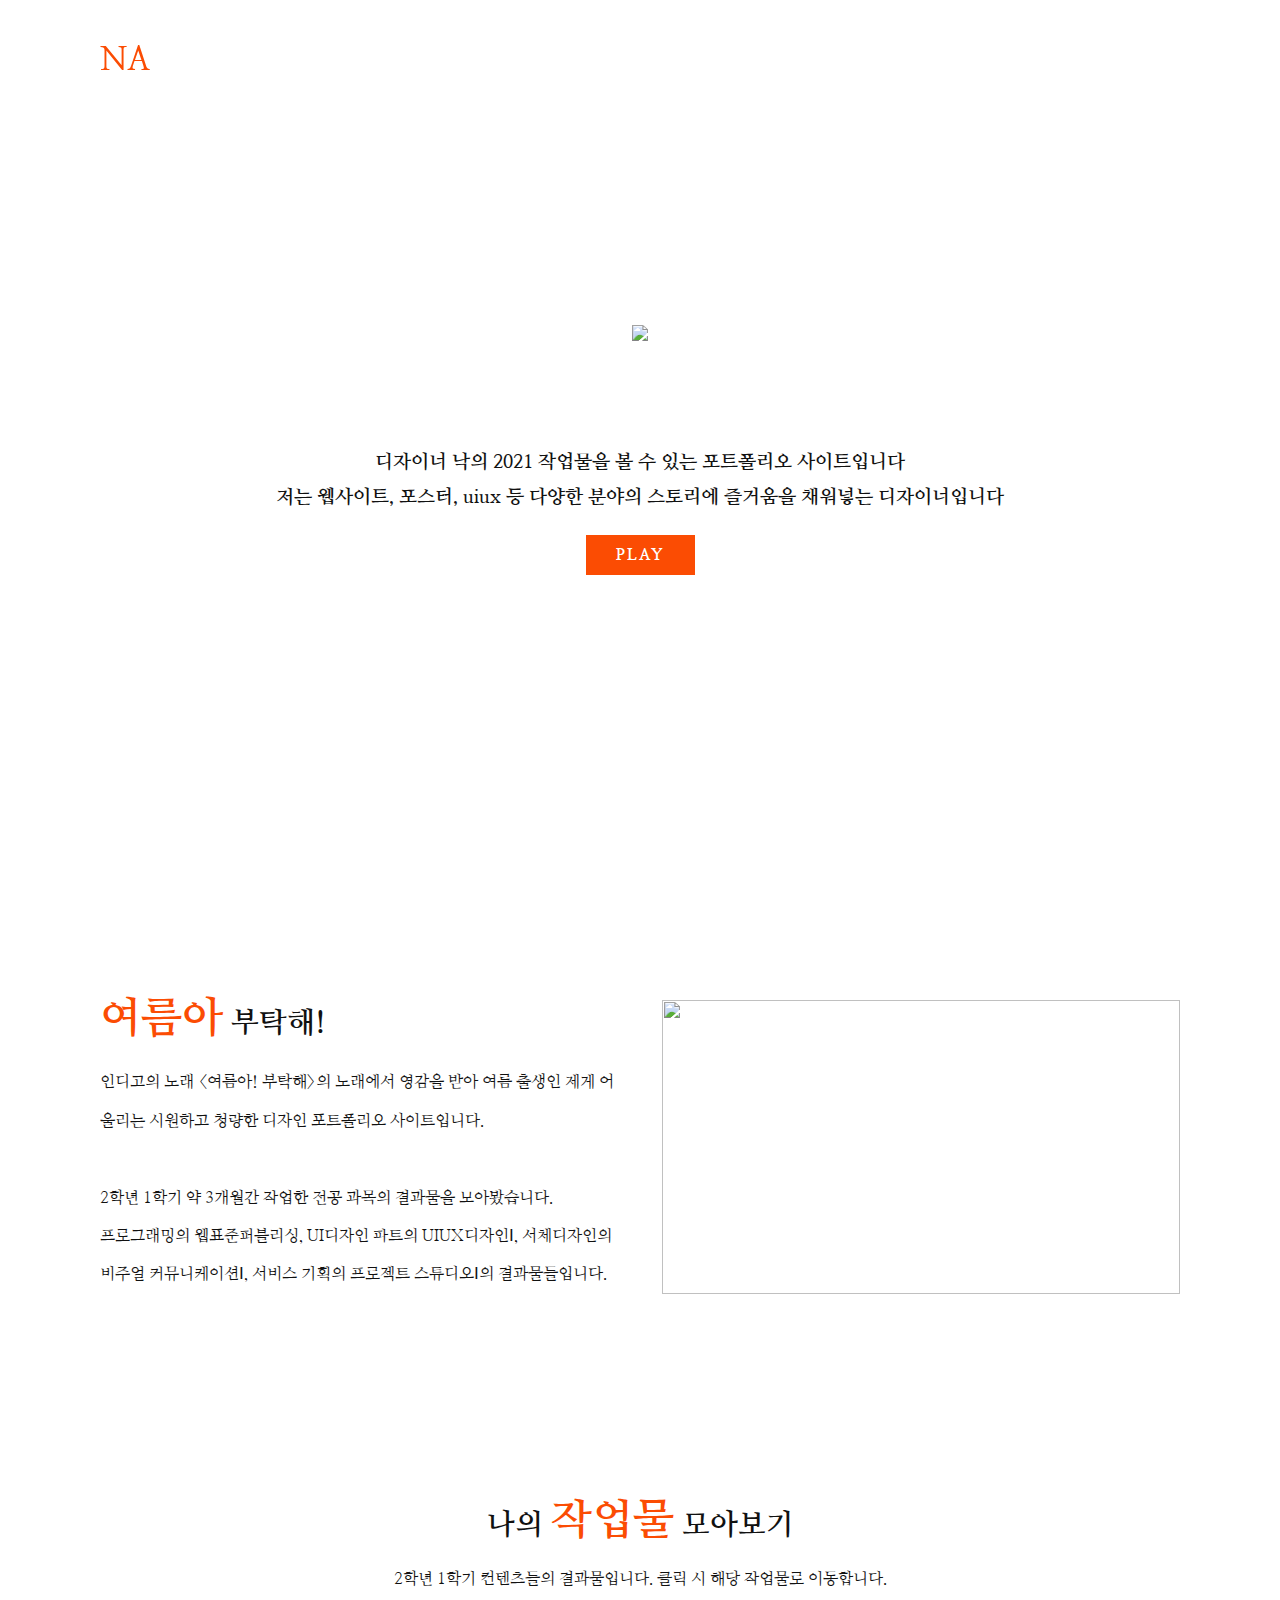
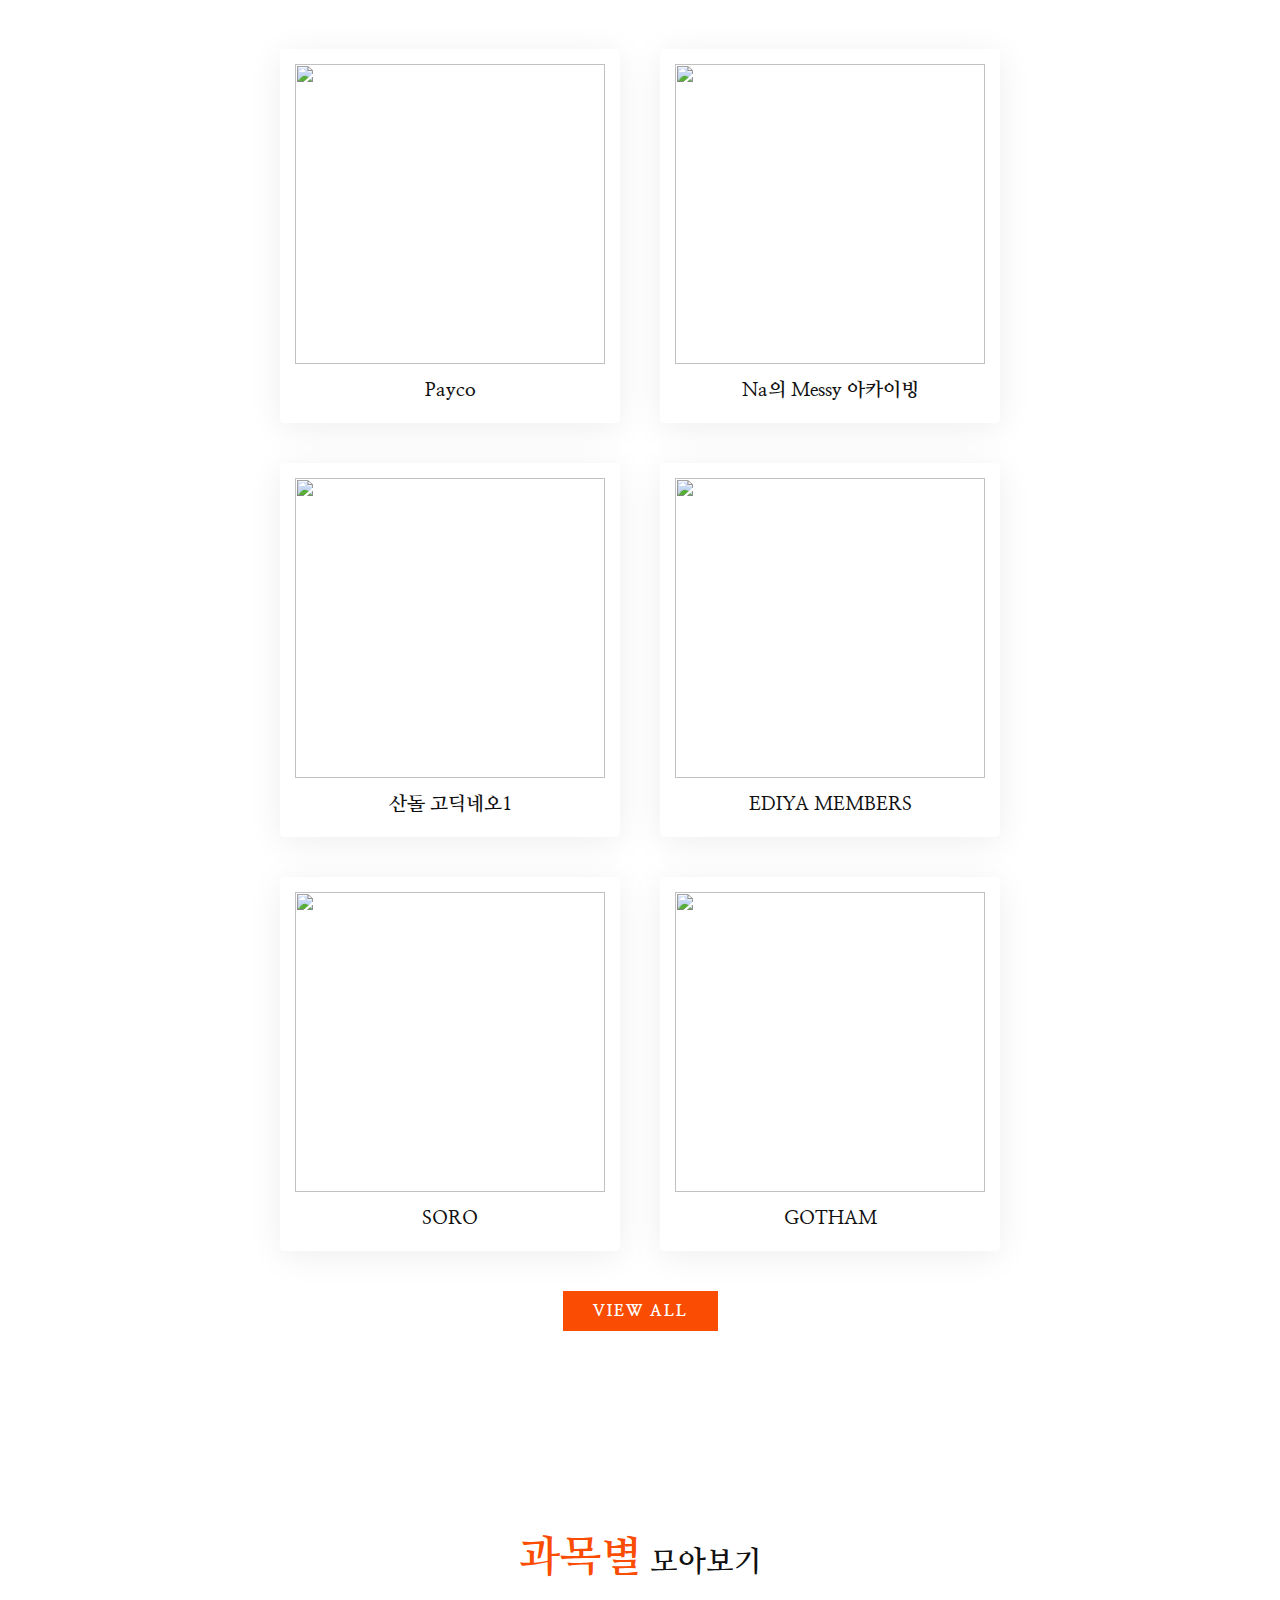
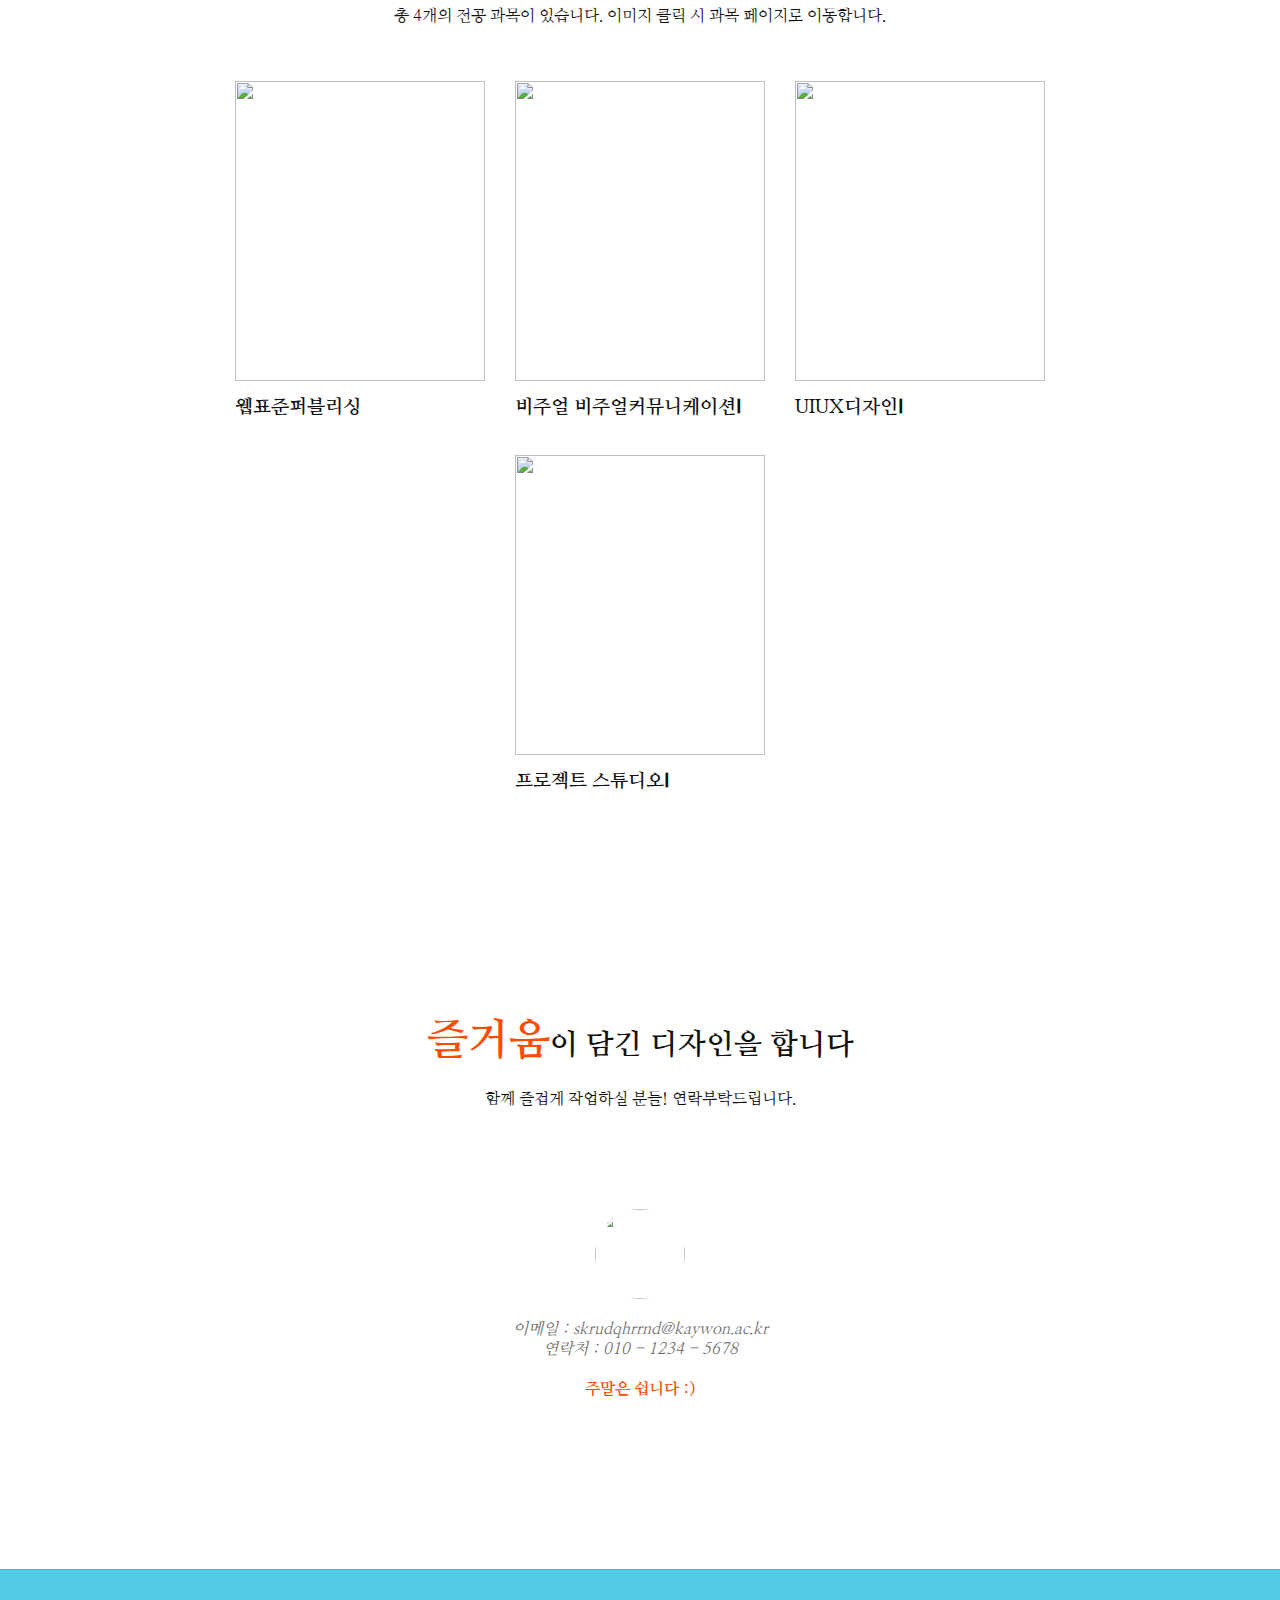
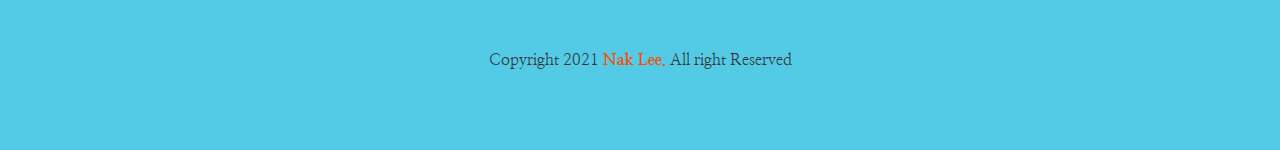
==== index.html @ c6193a05 "Add files via upload" ====
<!DOCTYPE html><!--22061086_이나경-->
<html lang="en" dir="ltr">
  <head>
    <meta charset="utf-8">
    <meta name="viewport" content="width=device-width, initial-scale=1.0">
    <title>NArchive</title>
    <link rel="stylesheet" type="text/css" href="main.css">
    <link href="https://fonts.googleapis.com/css2?family=Nanum+Myeongjo:wght@400;700;800&display=swap" rel="stylesheet">
  </head>
  <body>
    <header>
      <a href="index.html" class="logo"><span>NA</span>rchive</a>
      <div class="menuToggle" onclick="toggleMenu();"></div>
      <ul class="nav">
        <li><a href="about.html" onclick="toggleMenu();">About</a></li>
        <li><a href="work.html" onclick="toggleMenu();">Work</a></li>
      </ul>
    </header>
    <section class="banner" id="banner">
      <div class="content">
        <div class="imgBx">
          <img src="img/te.png">
        </div>
        <h2>21 Portfolio</h2>
        <p>디자이너 낙의 2021 작업물을 볼 수 있는 포트폴리오 사이트입니다
        <br>저는 웹사이트, 포스터, uiux 등 다양한 분야의 스토리에 즐거움을 채워넣는 디자이너입니다</p>
        <button type="button" href="" class="btn" name="button" value="PLAY" onclick="play()">PLAY</button>
        <audio id="audio" src="m.mp3">
        </audio>
      </div>
    </section>
    <section class="about" id="about">
      <div class="row">
        <div class="col150">
          <h2 class="titleText"><span>여름아</span>  부탁해!</h2>
          <p>인디고의 노래 <여름아! 부탁해>의 노래에서 영감을 받아
            여름 출생인 제게 어울리는 시원하고 청량한 디자인 포트폴리오 사이트입니다.<br><br>
            2학년 1학기 약 3개월간 작업한 전공 과목의 결과물을 모아봤습니다.<br>
            프로그래밍의 웹표준퍼블리싱, UI디자인 파트의 UIUX디자인Ⅰ,
            서체디자인의 비주얼 커뮤니케이션Ⅰ, 서비스 기획의 프로젝트 스튜디오Ⅰ의 결과물들입니다. </p>
        </div>
        <div class="col150">
          <div class="imgBx">
            <img src="img/img1.jpg">
          </div>
        </div>
      </div>
    </section>

    <section class="menu" id="menu">
      <div class="title">
        <h2 class="titleText">나의 <span>작업물</span> 모아보기</h2>
        <p>2학년 1학기 컨텐츠들의 결과물입니다. 클릭 시 해당 작업물로 이동합니다.</p>
      </div>
      <div class="content">
        <a href="wweb.html"><div class="box">
          <div class="imgBx">
            <img src="img/work1.png">
          </div>
          <div class="text">
            <h3>Na의 Messy 아카이빙</h3>
          </div>
        </div></a>
        <a href="wuiux1.html"><div class="box">
          <div class="imgBx">
            <img src="img/work2.png">
          </div>
          <div class="text">
            <h3>Payco</h3>
          </div>
        </div></a>
        <a href="wuiux2.html"><div class="box">
          <div class="imgBx">
            <img src="img/work3.png">
          </div>
          <div class="text">
            <h3>EDIYA MEMBERS</h3>
          </div></a>
        </div>
        <a href="wvc1.html"><div class="box">
          <div class="imgBx">
            <img src="img/work4.png">
          </div>
          <div class="text">
            <h3>산돌 고딕네오1</h3>
          </div></a>
        </div>
        <a href="wvc2.html"><div class="box">
          <div class="imgBx">
            <img src="img/work5.png">
          </div>
          <div class="text">
            <h3>GOTHAM</h3>
          </div>
        </div></a>
        <a href="wp.html"><div class="box">
          <div class="imgBx">
            <img src="img/work6.png">
          </div>
          <div class="text">
            <h3>SORO</h3>
          </div>
        </div></a>
      </div>
      <div class="title">
        <a href="work.html" class="btn">view all</a>
      </div>
    </section>

    <section class="expert" id="expert">
      <div class="title">
        <h2 class="titleText"><span>과목별</span> 모아보기</h2>
        <p>총 4개의 전공 과목이 있습니다. 이미지 클릭 시 과목 페이지로 이동합니다.</p>
      </div>
      <div class="content">
        <a href="wweb.html"><div class="box">
          <div class="imgBx">
            <img src="img/su1.jpg">
          </div>
          <div class="text">
            <h3>웹표준퍼블리싱</h3>
          </div>
        </div></a>
        <a href="wvc1.html"><div class="box">
          <div class="imgBx">
            <img src="img/su2.jpg">
          </div>
          <div class="text">
            <h3>비주얼 비주얼커뮤니케이션Ⅰ</h3>
          </div>
        </div></a>
        <a href="wuiux1.html"><div class="box">
          <div class="imgBx">
            <img src="img/su3.jpg">
          </div>
          <div class="text">
            <h3>UIUX디자인Ⅰ</h3>
          </div>
        </div></a>
        <a href="wp.html"><div class="box">
          <div class="imgBx">
            <img src="img/su4.jpg">
          </div>
          <div class="text">
            <h3>프로젝트 스튜디오Ⅰ</h3>
          </div>
        </div></a>
      </div>
    </section>

    <section class="temp" id="temp">
      <div class="title white">
        <h2 class="titleText"><span>즐거움</span>이 담긴 디자인을 합니다</h2>
        <p>함께 즐겁게 작업하실 분들! 연락부탁드립니다.</p>
      </div>
      <div class="content">
        <div class="box">
          <div class="imgBx">
            <img src="img/me.png">
          </div>
          <div class="text">
              <p>이메일 : skrudqhrrnd@kaywon.ac.kr <br>
              연락처 : 010 - 1234 - 5678</p>
              <h3>주말은 쉽니다 :)</h3>
          </div>
        </div>
      </div>
    </section>

    <footer class="copyrightText">
      <p>Copyright 2021 <span>Nak Lee.</span> All right Reserved</p>
    </footer>

    <script type="text/javascript">
      window.addEventListener('scroll',function(){
        const header = document.querySelector('header');
        header.classList.toggle("sticky",window.scrollY > 0);
      });

      function toggleMenu(){
        const menuToggle = document.querySelector('.menuToggle');
        const nav = document.querySelector('.nav');
        menuToggle.classList.toggle('active');
        nav.classList.toggle('active');
      }
    </script>
    <script type="text/javascript">
      function play(){
        var audio = document.getElementById("audio");
        audio.play();
      }
    </script>
  </body>
</html>
---- main.css ----
/*orange: #FB4C03 rgba(251, 76, 3, 1)
/ blue: #53CBE7 rgba(83, 203, 231, 1)
/ white : #FBFBFB / 'MADE Bon Voyage';*/

* {
  margin: 0;
  padding: 0;
  box-sizing: border-box;
  font-family: 'Nanum Myeongjo', serif;
  scroll-behavior: smooth;
}
a{
  text-decoration: none;
}
p {
  font-weight: 400;
  color: #111;
}
.banner {
  position: relative;
  width: 100%;
  min-height: 100vh;
  display: flex;
  justify-content: center;
  align-items: center;
  background-image: url(img/p.png);
  background-size: cover;
}
.banner .content {
  max-width: 900px;
  text-align: center;
}
.banner .content .imgBx img {
  width: 100%;
  position: relative;
  justify-content: center;
  align-items: center;
}
.banner .content h2 {
  font-size: 4em;
  padding-bottom: 20px;
  color: #fff;
  font-weight: 800;
}
.banner .content p {
  width: 100%;
  font-size: 1.2em;
  line-height:1.8em;
  color: #111;
  font-weight: 700;
}
.btn {
  font-size: 1em;
  font-weight: 800;
  color: #fff;
  background: #FB4C03;
  display: inline-block;
  padding: 10px 30px;
  margin-top: 20px;
  text-transform: uppercase;
  text-decoration: none;
  letter-spacing: 2px;
  transition: 0.5s;
  border: 0; outline: 0;
}
.btn:hover {
  letter-spacing: 6px;
}
header {
  position: fixed;
  top: 0;
  left: 0;
  width: 100%;
  padding: 40px 100px;
  z-index: 200;
  display: flex;
  justify-content: space-between;
  align-items: center;
  transition: 0.5s
}
header.sticky {
  background: #fff;
  padding: 10px 100px;
  box-shadow: 0 5px 20px rgba(0,0,0,0.05);
}
header .logo{
  font-family: 'MADE Bon Voyage';
  color: #fff;
  font-weight: 700;
  font-size: 2em;
  text-decoration: none;
}
header.sticky .logo {
  color:#111;
}
header .logo span {
  color: #FB4C03;
}
header .nav {
  position: relative;
  display: flex;
}
header .nav li {
  font-size: 1.3em;
  list-style: none;
  margin-left: 30px;
}
header .nav li a {
  text-decoration: none;
  color: #fff;
  font-weight: 700;
}
header.sticky .nav li a {
  color:#111;
}
header.sticky .nav li a:hover {
  color:#FB4C03;
}
section{
  padding: 100px;
}
.row{
  position: relative;
  width: 100%;
  display: flex;
  justify-content: space-between;
}
.row .col150 {
  position: relative;
  width: 48%;
  line-height: 2.4em;
}
.titleText {
  color: #111;
  font-size: 1.8em;
  font-weight: 700;
  margin-bottom: 20px;
}
.titleText span {
  color: #FB4C03;
  font-weight: 700;
  font-size: 1.5em;
}
.row .col150 .imgBx {
  position: relative;
  width: 100%;
  /*min-height: 300px;*/
  height:100%;
}
.row .col150 .imgBx img {
  position: absolute;
  top: 0; left: 0;
  width: 100%;
  height: 100%;
  object-fit: cover;
}
.title {
  width: 100%;
  display: flex;
  justify-content: center;
  align-items: center;
  flex-direction: column;
}
.menu .content {
  display: flex;
  justify-content: center;
  flex-direction: row-reverse;
  flex-wrap: wrap;
  margin-top: 40px;
}
.menu .content .box {
  width: 340px;
  margin: 20px;
  border: 15px solid #fff;
  border-radius: 5px;
  box-shadow: 0 5px 35px rgba(0,0,0,0.07);
}
.menu .content .box .imgBx {
  position: relative;
  width: 100%;
  height: 300px;
}
.menu .content .box .imgBx img {
  position: absolute;
  top: 0; left: 0;
  width: 100%;
  height: 100%;
  object-fit: cover;
}
.menu .content .box .text{
  padding: 15px 0 5px;
}
.menu .content .box .text h3{
  text-decoration: none;
  text-align: center;
  font-weight: 700;
  color: #111;
}
.expert .content {
  display: flex;
  justify-content: center;
  flex-wrap: wrap;
  flex-direction: row;
  margin-top: 40px;
}
.expert .content .box {
  width: 250px;
  margin: 15px;
}
.expert .content .box .imgBx {
  position: relative;
  width: 100%;
  height: 300px;
}
.expert .content .box .imgBx img {
  position: absolute;
  top: 0; left: 0;
  width: 100%;
  height: 100%;
  object-fit: cover;
}
.expert .content .box .text {
  padding: 15px 0 5px;
}
.expert .content .box .text h3 {
  font-weight: 700;
  color:#111;
}
.temp {
  background: url(img/bg2.jpg);
  background-size: cover;
}
.white .titleText,.white p {
  color: #111;
}
.temp .content {
  display: flex;
  justify-content: center;
  flex-wrap: wrap;
  flex-direction: row;
  margin-top: 30px;
}
.temp .content .box {
  width: 340px;
  margin: 30px;
  padding: 40px;
  display: flex;
  background: #fff;
  justify-content: center;
  align-items: center;
  flex-direction: column;
}
.temp .content .box .imgBx {
  position: relative;
  width: 90px;
  height: 90px;
  margin-bottom: 20px;
  border-radius: 50%;
  overflow: hidden;
}
.temp .content .box .imgBx img {
  position: absolute;
  top: 0; left: 0;
  width: 100%;
  height: 100%;
  object-fit: cover;
}
.temp .content .box .text {
  text-align: center;
}
.temp .content .box .text p{
  color: #666;
  font-style: italic;
}
.temp .content .box .text h3 {
  margin-top: 20px;
  color: #111;
  font-size: 1em;
  color:  #FB4C03;
  font-weight: 700;
}
.copyrightText {
  background: rgba(83, 203, 231, 1);
  padding:80px 40px;
  border-top: 1px solid rgba(0, 0, 0, 0.1);
  text-align: center;
}
.copyrightText p {
  color: #333;
}
.copyrightText span {
  color: #FB4C03;
  font-weight:800;
}

@media (max-width:991px) {
  header,
  header.sticky{
    padding: 10px 20px;
  }
  header .nav {
    display: none;
  }
  header .nav.active {
    width: 100%;
    height: calc(100% - 60px);
    position: fixed;
    top: 60px;
    left: 0;
    display: flex;
    justify-content: center;
    align-items: center;
    flex-direction: column;
    background: #53CBE7;
  }
  header .nav li {
    margin-left: 0;
  }
  header .nav li a {
    color: #fff;
    font-size: 1.2em;
    line-height: 1.6em;
    font-size: 800;
  }
  .menuToggle {
    position: relative;
    width: 40px;
    height: 40px;
    background: url(img/menu.png);
    background-size: 30px;
    background-repeat: no-repeat;
    background-position: center;
    cursor: pointer;
  }
  .menuToggle.active {
    background: url(img/close.png);
    background-size: 25px;
    background-repeat: no-repeat;
    background-position: center;
  }
  header.sticky .menuToggle {
    filter: invert(1);
  }
  section {
    padding: 20px;
  }
  .banner .content h2 {
    padding: 20px;
    font-size: 3em;
    color: #fff;
  }
  .banner .content p {
    font-size: 0.9em;
    line-height:1.1em;
    color: #111;
  }
  .row {
    flex-direction: column;
  }
  .row .col150 {
    position: relative;
    width: 100%;
  }
  .row .col150 .imgBx{
    height: 300px;
    margin-top: 20px
  }
  .menu .content {
    margin-top: 20px;
  }
  .menu .content .box {
    margin: 10px;
  }
  .menu .content .box .imgBx {
    height: 260px;
  }
  .title {
    text-align: center;
  }
  .titleText {
    font-size: 1.8em;
    line-height: 1.5em;
    margin-bottom: 15px;
    font-weight: 400;
    text-align: center;
  }
  .temp .content .box {
    margin: 10px;
    padding: 20px;
  }
}
@media (max-width:480px){
  .banner .content h2 {
    font-size: 2.2em;
    color: #fff;
  }
}
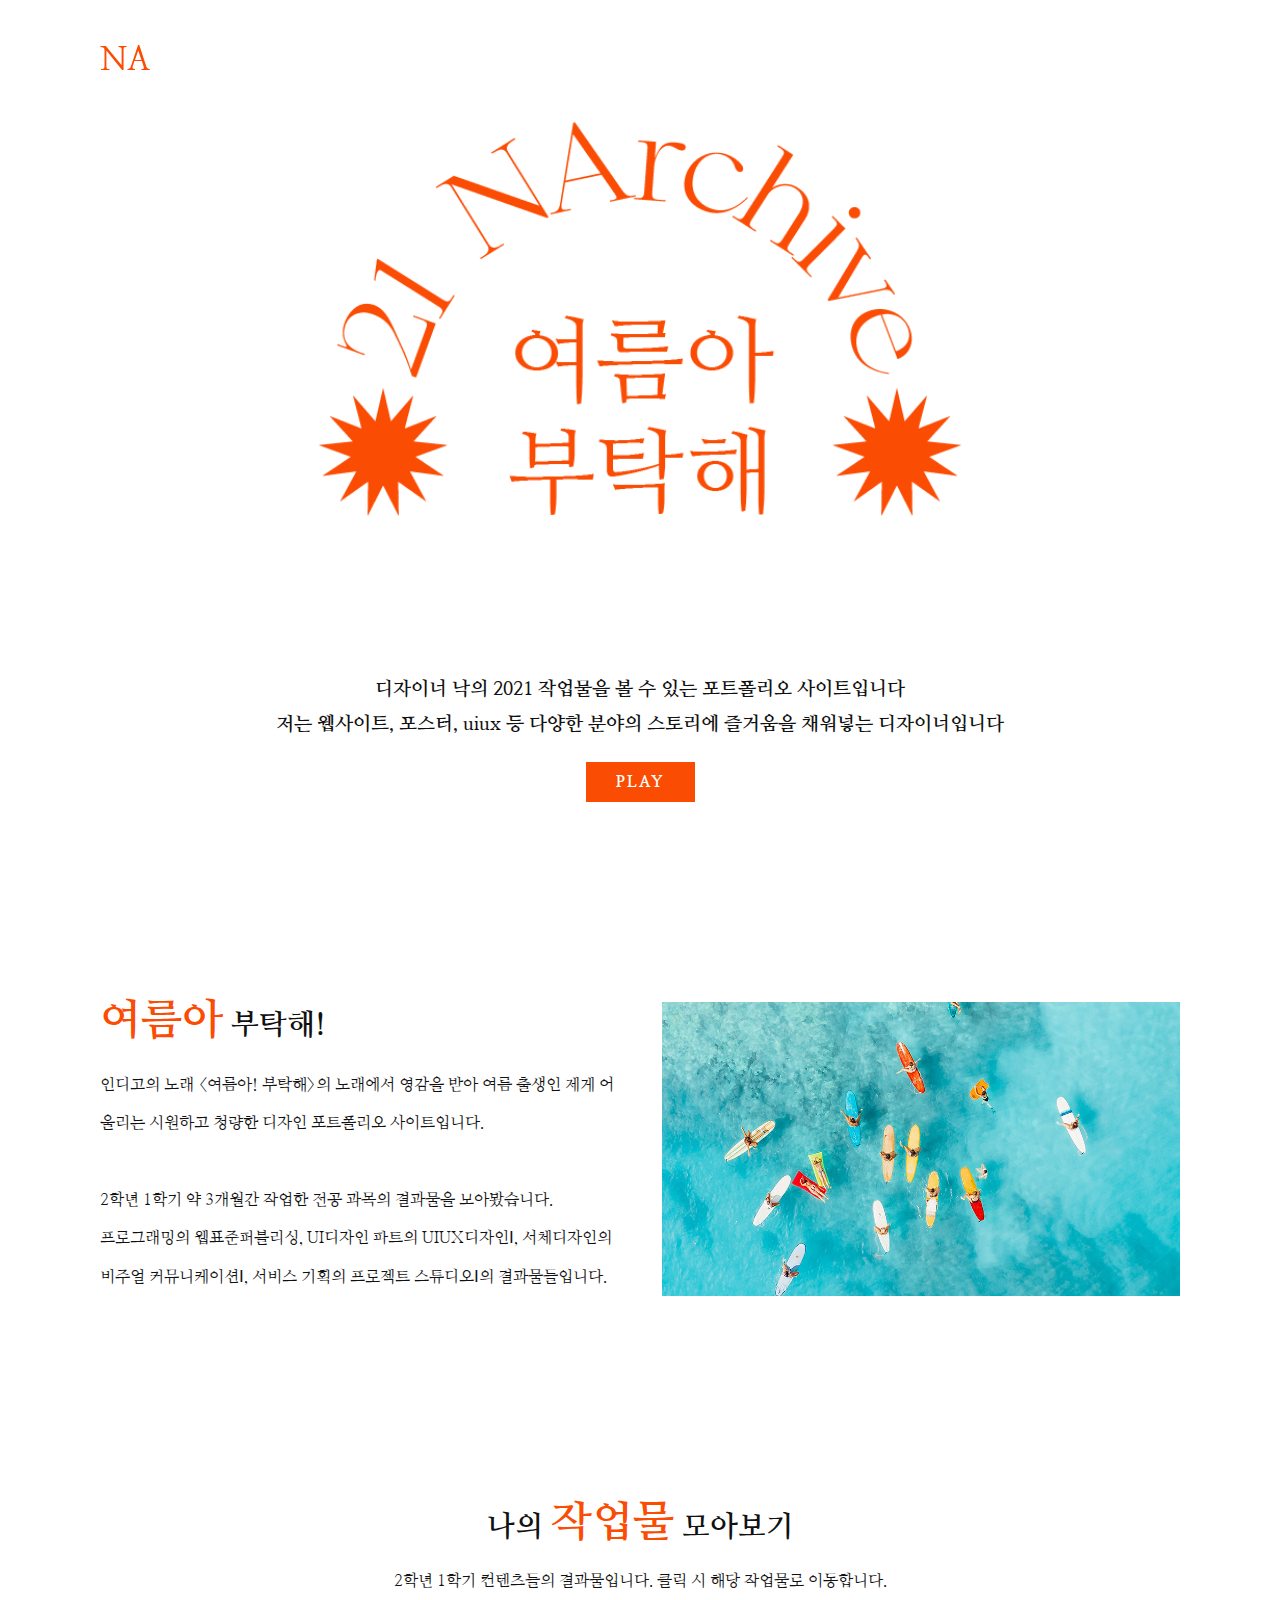
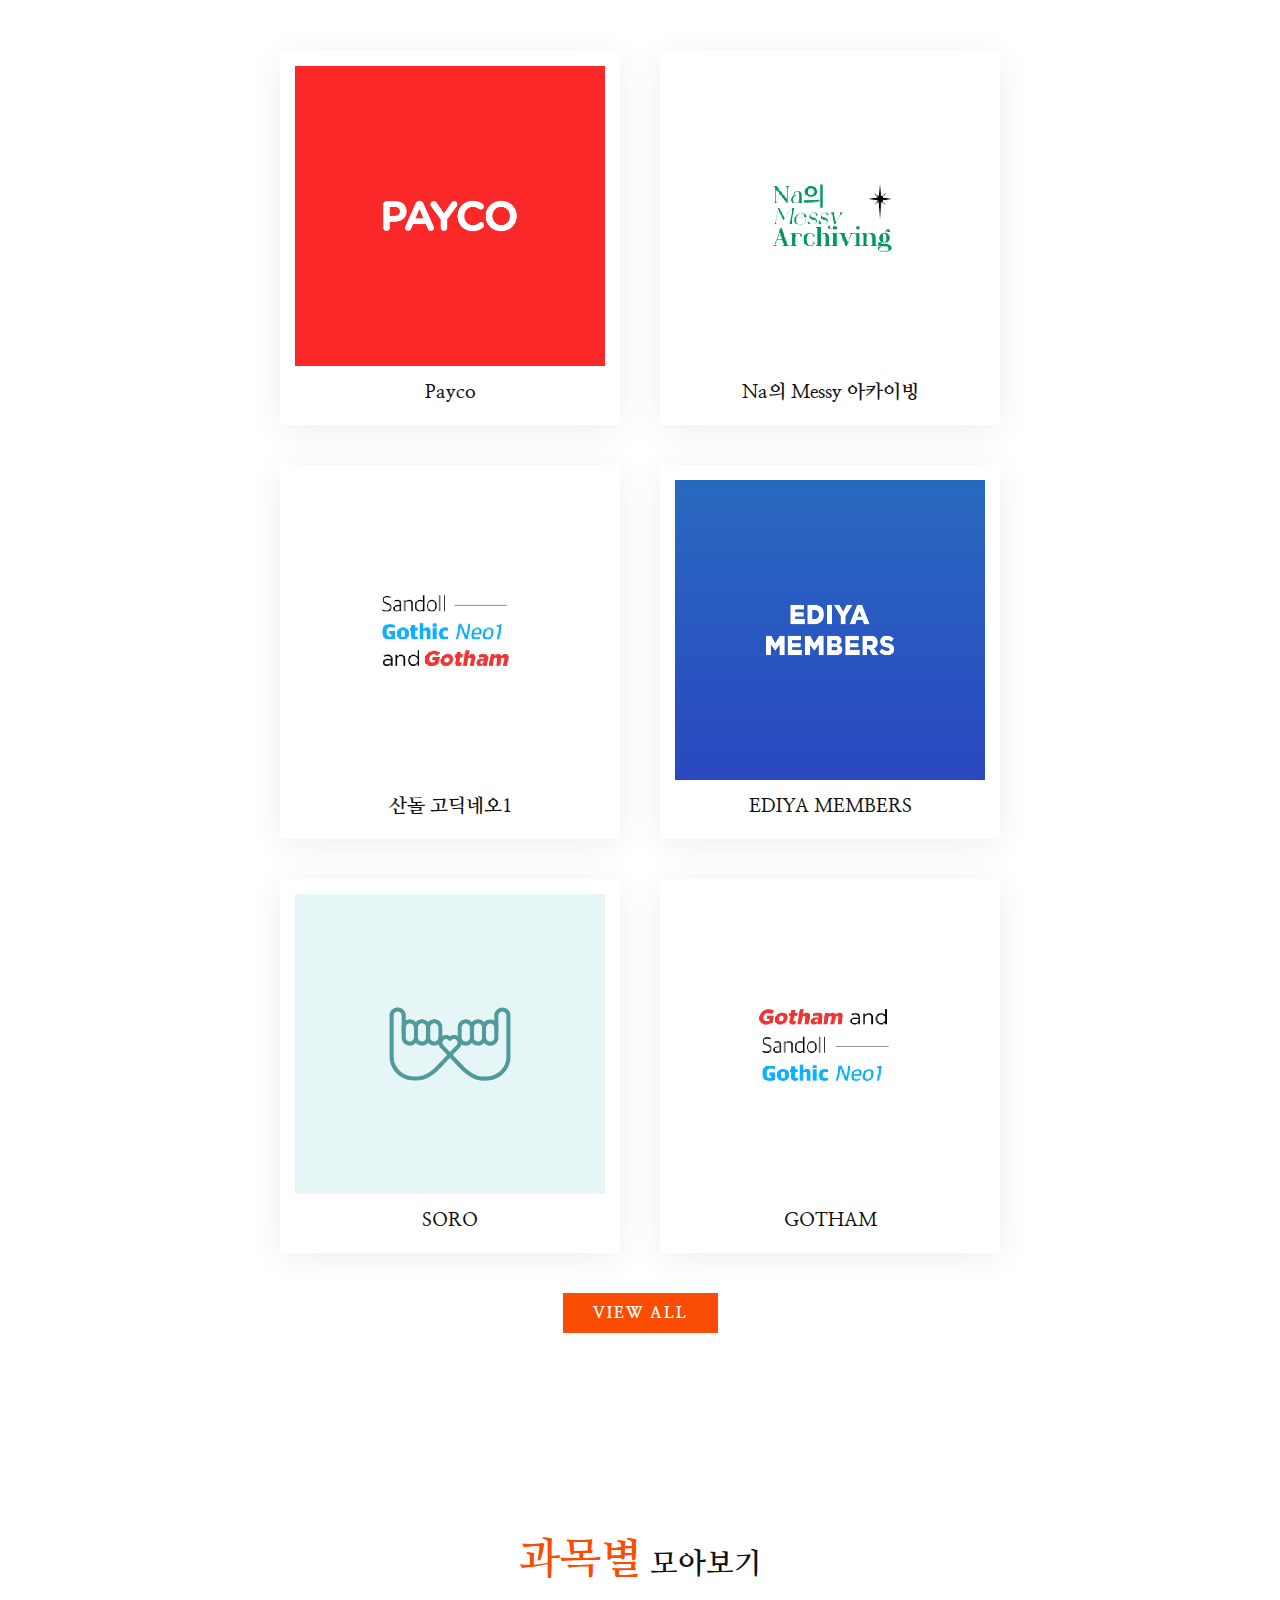
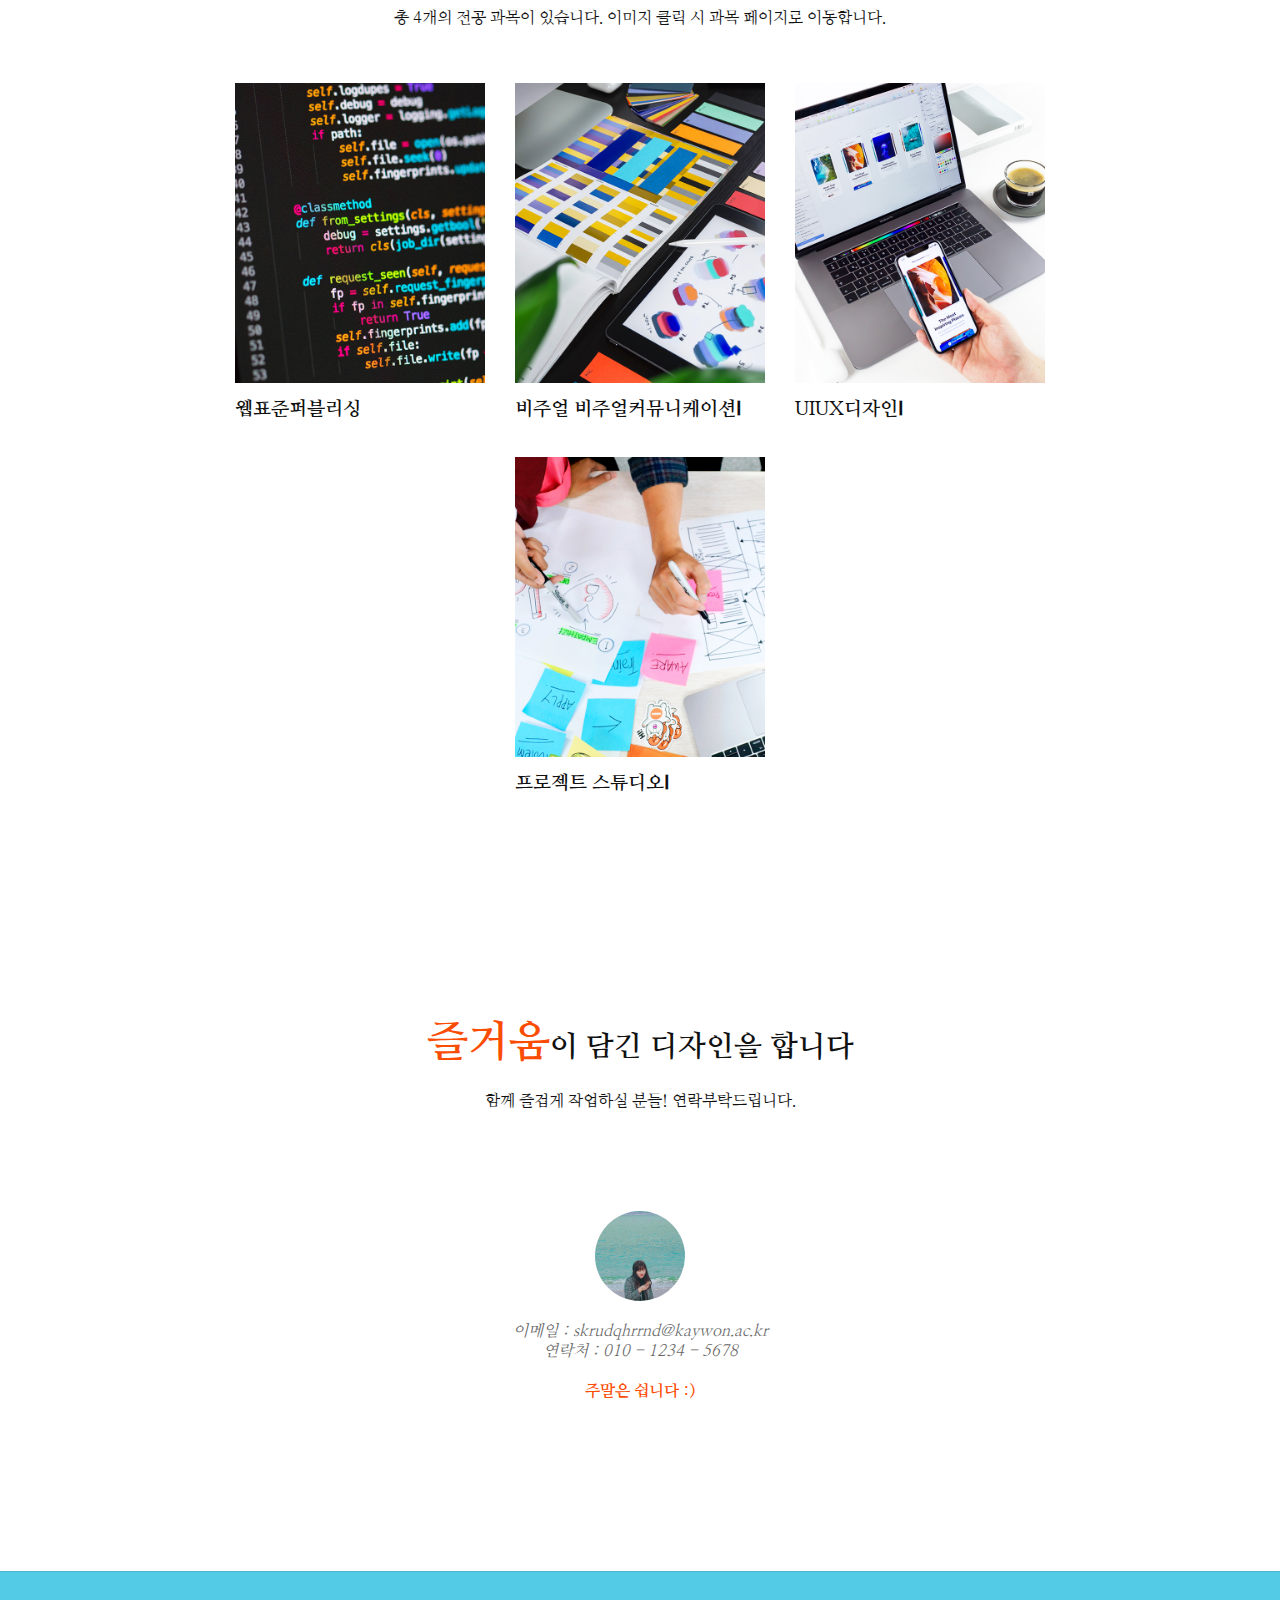
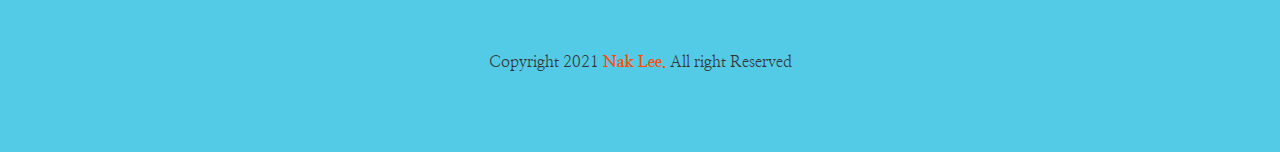
==== commit 38b041b6: "Update index.html" ====
--- a/index.html
+++ b/index.html
@@ -19,7 +19,7 @@
     <section class="banner" id="banner">
       <div class="content">
         <div class="imgBx">
-          <img src="img/te.png">
+          <img src="te.png">
         </div>
         <h2>21 Portfolio</h2>
         <p>디자이너 낙의 2021 작업물을 볼 수 있는 포트폴리오 사이트입니다
@@ -41,7 +41,7 @@
         </div>
         <div class="col150">
           <div class="imgBx">
-            <img src="img/img1.jpg">
+            <img src="img1.jpg">
           </div>
         </div>
       </div>
@@ -55,7 +55,7 @@
       <div class="content">
         <a href="wweb.html"><div class="box">
           <div class="imgBx">
-            <img src="img/work1.png">
+            <img src="work1.png">
           </div>
           <div class="text">
             <h3>Na의 Messy 아카이빙</h3>
@@ -63,7 +63,7 @@
         </div></a>
         <a href="wuiux1.html"><div class="box">
           <div class="imgBx">
-            <img src="img/work2.png">
+            <img src="work2.png">
           </div>
           <div class="text">
             <h3>Payco</h3>
@@ -71,7 +71,7 @@
         </div></a>
         <a href="wuiux2.html"><div class="box">
           <div class="imgBx">
-            <img src="img/work3.png">
+            <img src="work3.png">
           </div>
           <div class="text">
             <h3>EDIYA MEMBERS</h3>
@@ -79,7 +79,7 @@
         </div>
         <a href="wvc1.html"><div class="box">
           <div class="imgBx">
-            <img src="img/work4.png">
+            <img src="work4.png">
           </div>
           <div class="text">
             <h3>산돌 고딕네오1</h3>
@@ -87,7 +87,7 @@
         </div>
         <a href="wvc2.html"><div class="box">
           <div class="imgBx">
-            <img src="img/work5.png">
+            <img src="work5.png">
           </div>
           <div class="text">
             <h3>GOTHAM</h3>
@@ -95,7 +95,7 @@
         </div></a>
         <a href="wp.html"><div class="box">
           <div class="imgBx">
-            <img src="img/work6.png">
+            <img src="work6.png">
           </div>
           <div class="text">
             <h3>SORO</h3>
@@ -115,7 +115,7 @@
       <div class="content">
         <a href="wweb.html"><div class="box">
           <div class="imgBx">
-            <img src="img/su1.jpg">
+            <img src="su1.jpg">
           </div>
           <div class="text">
             <h3>웹표준퍼블리싱</h3>
@@ -123,7 +123,7 @@
         </div></a>
         <a href="wvc1.html"><div class="box">
           <div class="imgBx">
-            <img src="img/su2.jpg">
+            <img src="su2.jpg">
           </div>
           <div class="text">
             <h3>비주얼 비주얼커뮤니케이션Ⅰ</h3>
@@ -131,7 +131,7 @@
         </div></a>
         <a href="wuiux1.html"><div class="box">
           <div class="imgBx">
-            <img src="img/su3.jpg">
+            <img src="su3.jpg">
           </div>
           <div class="text">
             <h3>UIUX디자인Ⅰ</h3>
@@ -139,7 +139,7 @@
         </div></a>
         <a href="wp.html"><div class="box">
           <div class="imgBx">
-            <img src="img/su4.jpg">
+            <img src="su4.jpg">
           </div>
           <div class="text">
             <h3>프로젝트 스튜디오Ⅰ</h3>
@@ -156,7 +156,7 @@
       <div class="content">
         <div class="box">
           <div class="imgBx">
-            <img src="img/me.png">
+            <img src="me.png">
           </div>
           <div class="text">
               <p>이메일 : skrudqhrrnd@kaywon.ac.kr <br>
